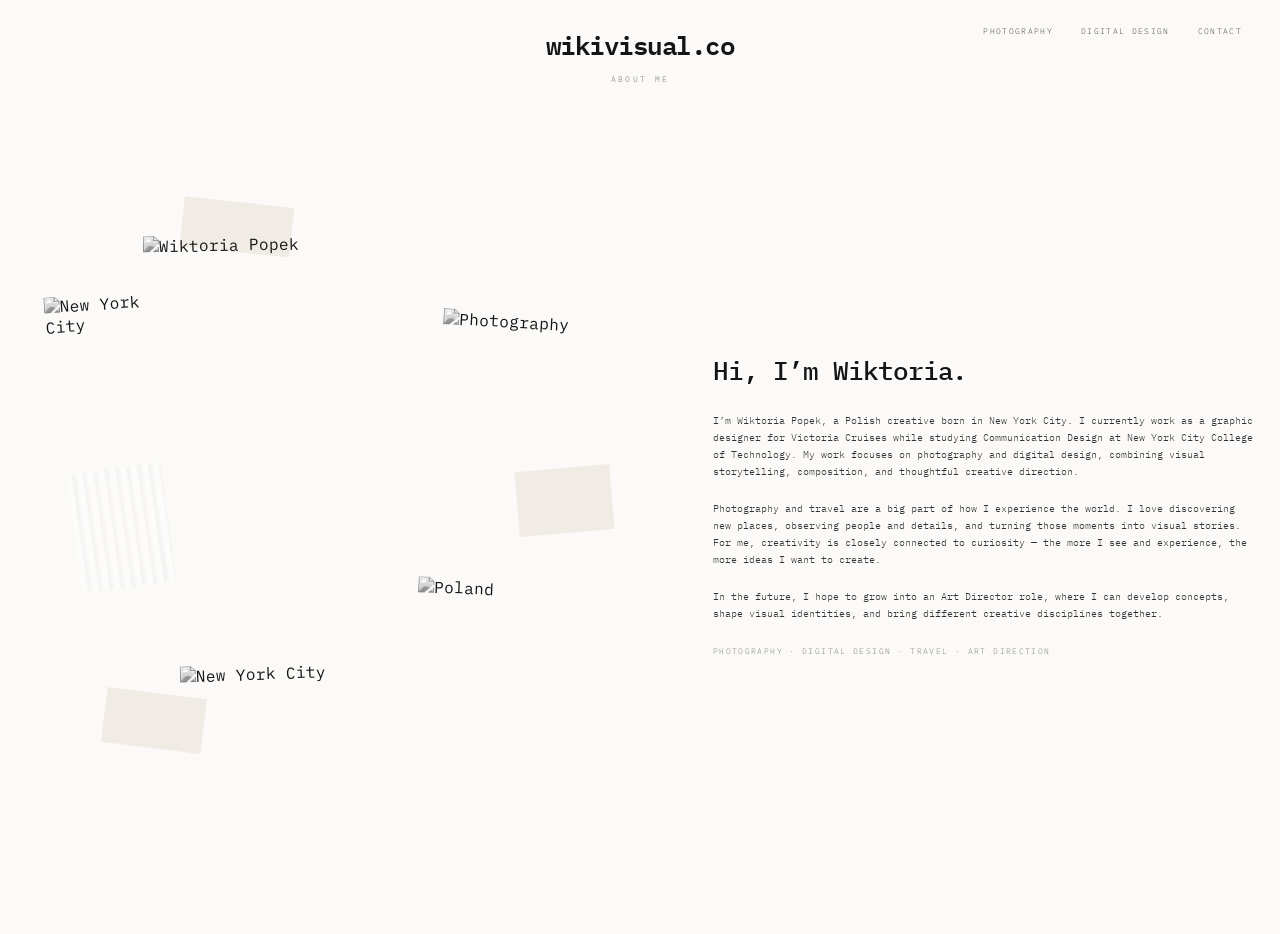
==== about.html @ efb04583 "123" ====
<!DOCTYPE html>
<html lang="en">

<head>
  <meta charset="UTF-8">
  <meta name="viewport" content="width=device-width, initial-scale=1.0">

  <title>About Me — wikivisual.co</title>

  <link rel="preconnect" href="https://fonts.googleapis.com">
  <link rel="preconnect" href="https://fonts.gstatic.com" crossorigin>

  <link
    href="https://fonts.googleapis.com/css2?family=IBM+Plex+Mono:wght@300;400;500;600&display=swap"
    rel="stylesheet"
  >

  <style>

    * {
      margin: 0;
      padding: 0;
      box-sizing: border-box;
    }

    body {
      min-height: 100vh;

      background: #fbfaf8;
      color: #151515;

      font-family:
        "IBM Plex Mono",
        monospace;

      overflow-x: hidden;
    }

    a {
      color: inherit;
      text-decoration: none;
    }

    .about-page {
      width: 100%;
      min-height: 100vh;

      padding:
        24px
        38px
        32px;
    }

    .site-header {
      position: relative;

      display: flex;
      flex-direction: column;
      align-items: center;

      z-index: 30;
    }

    .logo {
      font-size:
        clamp(
          24px,
          2vw,
          38px
        );

      font-weight: 600;

      letter-spacing: -0.06em;
    }

    .section-title {
      margin-top: 9px;

      font-size:
        clamp(
          8px,
          0.65vw,
          11px
        );

      font-weight: 300;

      letter-spacing: 0.28em;

      text-transform: uppercase;

      color: #777;
    }

    .top-nav {
      position: absolute;

      top: 1px;
      right: 0;

      display: flex;

      gap: 28px;

      font-size:
        clamp(
          8px,
          0.65vw,
          11px
        );

      font-weight: 300;

      letter-spacing: 0.16em;

      text-transform: uppercase;

      color: #555;
    }

    .top-nav a:hover {
      opacity: 0.5;
    }

    .about-content {
      width:
        min(
          1450px,
          95vw
        );

      min-height:
        calc(
          100vh - 110px
        );

      margin:
        28px
        auto
        0;

      display: grid;

      grid-template-columns:
        1.05fr
        0.95fr;

      gap:
        clamp(
          50px,
          6vw,
          110px
        );

      align-items: center;
    }

    .visual-side {
      position: relative;

      width: 100%;
      height: 650px;
    }

    .main-photo {
      position: absolute;

      left: 18%;
      top: 8%;

      width: 44%;
      height: 58%;

      z-index: 5;

      overflow: hidden;

      transform: rotate(-1deg);
    }

    .camera-photo {
      position: absolute;

      right: 7%;
      top: 20%;

      width: 26%;
      height: 28%;

      z-index: 6;

      transform: rotate(3deg);
    }

    .nyc-photo {
      position: absolute;

      left: 2%;
      top: 17%;

      width: 21%;
      height: 31%;

      z-index: 4;

      transform: rotate(-4deg);
    }

    .poland-photo {
      position: absolute;

      right: 10%;
      bottom: 8%;

      width: 27%;
      height: 31%;

      z-index: 5;

      transform: rotate(2deg);
    }

    .city-photo {
      position: absolute;

      left: 24%;
      bottom: 4%;

      width: 33%;
      height: 22%;

      z-index: 3;

      transform: rotate(-2deg);
    }

    .visual-side img {
      width: 100%;
      height: 100%;

      object-fit: contain;
      object-position: center;

      display: block;

      filter:
        grayscale(100%);
    }

    .paper {
      position: absolute;

      background:
        rgba(
          232,
          225,
          213,
          0.55
        );

      z-index: 2;
    }

    .paper-one {
      width: 110px;
      height: 50px;

      left: 24%;
      top: 3%;

      transform: rotate(6deg);
    }

    .paper-two {
      width: 95px;
      height: 65px;

      right: 4%;
      top: 44%;

      transform: rotate(-5deg);
    }

    .paper-three {
      width: 100px;
      height: 55px;

      left: 11%;
      bottom: 13%;

      transform: rotate(7deg);
    }

    .glass {
      position: absolute;

      z-index: 8;

      width: 95px;
      height: 120px;

      background:
        repeating-linear-gradient(
          90deg,
          rgba(255,255,255,0.55) 0px,
          rgba(255,255,255,0.55) 5px,
          rgba(190,190,190,0.18) 6px,
          rgba(255,255,255,0.2) 11px
        );

      backdrop-filter:
        blur(10px);

      opacity: 0.7;
    }

    .glass-one {
      left: 6%;
      top: 44%;

      transform: rotate(-8deg);
    }

    .text-side {
      max-width: 610px;
    }

    .intro-title {
      font-size:
        clamp(
          20px,
          2vw,
          34px
        );

      font-weight: 500;

      letter-spacing: -0.04em;

      line-height: 1;

      white-space: nowrap;

      margin-bottom: 28px;
    }

    .bio {
      font-size:
        clamp(
          10px,
          0.78vw,
          13px
        );

      font-weight: 300;

      line-height: 1.7;

      color: #333;
    }

    .bio p {
      margin-bottom: 20px;
    }

    .mini-note {
      margin-top: 24px;

      font-size:
        clamp(
          8px,
          0.63vw,
          10px
        );

      font-weight: 300;

      letter-spacing: 0.17em;

      text-transform: uppercase;

      color: #888;
    }

  </style>
</head>

<body>

  <main class="about-page">

    <header class="site-header">

      <a
        href="index.html"
        class="logo"
      >
        wikivisual.co
      </a>

      <div class="section-title">
        About Me
      </div>

      <nav class="top-nav">

        <a href="photography.html">
          Photography
        </a>

        <a href="digital-design.html">
          Digital Design
        </a>

        <a href="contact.html">
          Contact
        </a>

      </nav>

    </header>


    <section class="about-content">

      <div class="visual-side">

        <div class="nyc-photo">
          <img
            src="images/about/nyc.jpg"
            alt="New York City"
          >
        </div>

        <div class="main-photo">
          <img
            src="images/about/wiktoria.jpg"
            alt="Wiktoria Popek"
          >
        </div>

        <div class="camera-photo">
          <img
            src="images/about/camera.jpg"
            alt="Photography"
          >
        </div>

        <div class="poland-photo">
          <img
            src="images/about/poland.jpg"
            alt="Poland"
          >
        </div>

        <div class="city-photo">
          <img
            src="images/about/city.jpg"
            alt="New York City"
          >
        </div>


        <div class="paper paper-one"></div>
        <div class="paper paper-two"></div>
        <div class="paper paper-three"></div>

        <div class="glass glass-one"></div>

      </div>


      <div class="text-side">

        <h1 class="intro-title">
          Hi, I’m Wiktoria.
        </h1>

        <div class="bio">

          <p>
            I’m Wiktoria Popek, a Polish creative born in New York City.
            I currently work as a graphic designer for Victoria Cruises
            while studying Communication Design at New York City College
            of Technology. My work focuses on photography and digital
            design, combining visual storytelling, composition, and
            thoughtful creative direction.
          </p>

          <p>
            Photography and travel are a big part of how I experience
            the world. I love discovering new places, observing people
            and details, and turning those moments into visual stories.
            For me, creativity is closely connected to curiosity — the
            more I see and experience, the more ideas I want to create.
          </p>

          <p>
            In the future, I hope to grow into an Art Director role,
            where I can develop concepts, shape visual identities,
            and bring different creative disciplines together.
          </p>

        </div>

        <div class="mini-note">
          Photography · Digital Design · Travel · Art Direction
        </div>

      </div>

    </section>

  </main>

</body>

</html>
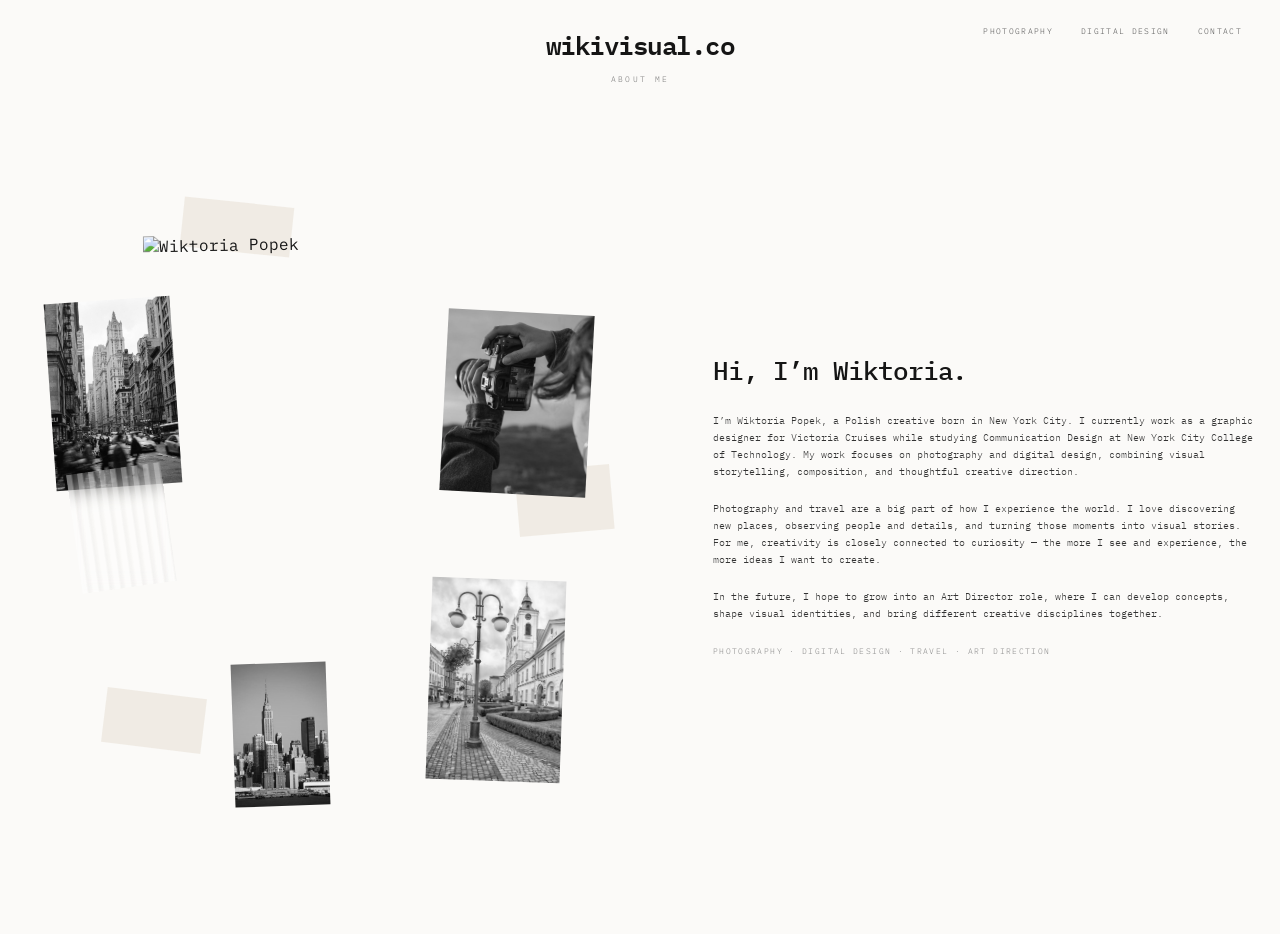
==== commit 16b47dd6: "1234" ====
--- a/about.html
+++ b/about.html
@@ -244,8 +244,11 @@
 
       display: block;
 
-      filter:
-        grayscale(100%);
+      filter: grayscale(100%);
+    }
+
+    .main-photo img {
+      filter: none;
     }
 
     .paper {
@@ -428,42 +431,44 @@
 
         <div class="nyc-photo">
           <img
-            src="images/about/nyc.jpg"
+            src="images/about/wiktoria-nyc.jpg"
             alt="New York City"
           >
         </div>
 
         <div class="main-photo">
           <img
-            src="images/about/wiktoria.jpg"
+            src="images/about/wiktoria-portrait.HEIC"
             alt="Wiktoria Popek"
           >
         </div>
 
         <div class="camera-photo">
           <img
-            src="images/about/camera.jpg"
+            src="images/about/wiktoria-camera.jpg"
             alt="Photography"
           >
         </div>
 
         <div class="poland-photo">
           <img
-            src="images/about/poland.jpg"
+            src="images/about/wiktoria-poland.jpg"
             alt="Poland"
           >
         </div>
 
         <div class="city-photo">
           <img
-            src="images/about/city.jpg"
+            src="images/about/wiktoria-city.jpg"
             alt="New York City"
           >
         </div>
 
 
         <div class="paper paper-one"></div>
+
         <div class="paper paper-two"></div>
+
         <div class="paper paper-three"></div>
 
         <div class="glass glass-one"></div>
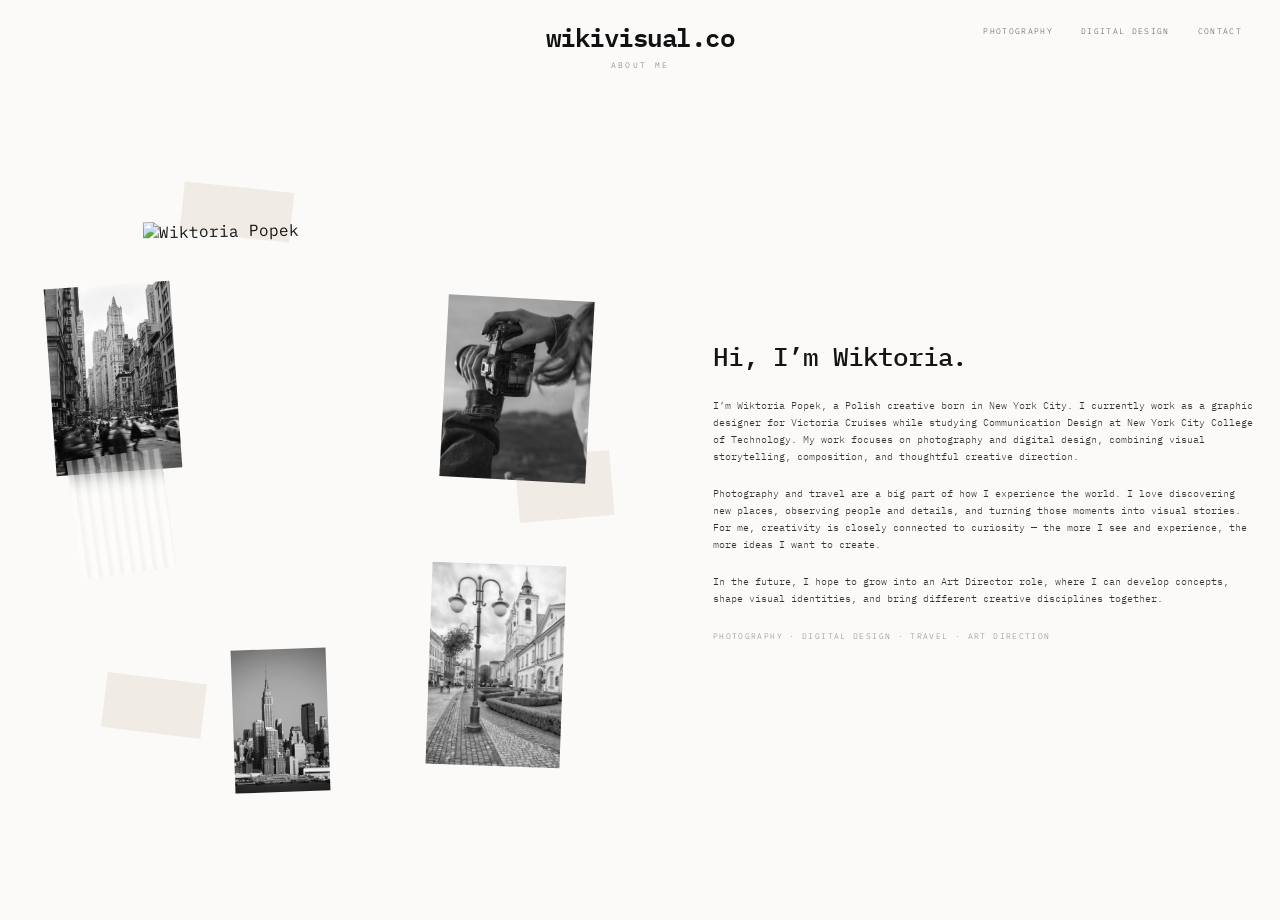
==== commit 20ce9bb4: "Update" ====
--- a/about.html
+++ b/about.html
@@ -2,19 +2,33 @@
 <html lang="en">
 
 <head>
+
   <meta charset="UTF-8">
-  <meta name="viewport" content="width=device-width, initial-scale=1.0">
+
+  <meta
+    name="viewport"
+    content="width=device-width, initial-scale=1.0"
+  >
 
   <title>About Me — wikivisual.co</title>
 
-  <link rel="preconnect" href="https://fonts.googleapis.com">
-  <link rel="preconnect" href="https://fonts.gstatic.com" crossorigin>
+  <link
+    rel="preconnect"
+    href="https://fonts.googleapis.com"
+  >
+
+  <link
+    rel="preconnect"
+    href="https://fonts.gstatic.com"
+    crossorigin
+  >
 
   <link
     href="https://fonts.googleapis.com/css2?family=IBM+Plex+Mono:wght@300;400;500;600&display=swap"
     rel="stylesheet"
   >
 
+
   <style>
 
     * {
@@ -23,10 +37,20 @@
       box-sizing: border-box;
     }
 
+
+    html,
     body {
+      width: 100%;
+      min-height: 100%;
+    }
+
+
+    body {
+
       min-height: 100vh;
 
       background: #fbfaf8;
+
       color: #151515;
 
       font-family:
@@ -34,34 +58,55 @@
         monospace;
 
       overflow-x: hidden;
-    }
+
+    }
+
 
     a {
       color: inherit;
       text-decoration: none;
     }
 
+
+    /* =========================
+       PAGE
+    ========================= */
+
     .about-page {
+
       width: 100%;
+
       min-height: 100vh;
 
       padding:
         24px
         38px
         32px;
-    }
+
+    }
+
+
+    /* =========================
+       HEADER
+    ========================= */
 
     .site-header {
+
       position: relative;
 
       display: flex;
+
       flex-direction: column;
+
       align-items: center;
 
       z-index: 30;
-    }
+
+    }
+
 
     .logo {
+
       font-size:
         clamp(
           24px,
@@ -72,9 +117,16 @@
       font-weight: 600;
 
       letter-spacing: -0.06em;
-    }
+
+      color: #111;
+
+      line-height: 1;
+
+    }
+
 
     .section-title {
+
       margin-top: 9px;
 
       font-size:
@@ -91,12 +143,20 @@
       text-transform: uppercase;
 
       color: #777;
-    }
+
+    }
+
+
+    /* =========================
+       NAV
+    ========================= */
 
     .top-nav {
+
       position: absolute;
 
       top: 1px;
+
       right: 0;
 
       display: flex;
@@ -117,13 +177,35 @@
       text-transform: uppercase;
 
       color: #555;
-    }
+
+    }
+
+
+    .top-nav a {
+
+      transition:
+        opacity 0.3s ease,
+        transform 0.3s ease;
+
+    }
+
 
     .top-nav a:hover {
+
       opacity: 0.5;
-    }
+
+      transform:
+        translateY(-1px);
+
+    }
+
+
+    /* =========================
+       MAIN ABOUT
+    ========================= */
 
     .about-content {
+
       width:
         min(
           1450px,
@@ -154,104 +236,176 @@
         );
 
       align-items: center;
-    }
+
+    }
+
+
+    /* =========================
+       VISUAL SIDE
+    ========================= */
 
     .visual-side {
+
       position: relative;
 
       width: 100%;
+
       height: 650px;
-    }
+
+    }
+
+
+    /* MAIN PHOTO */
 
     .main-photo {
+
       position: absolute;
 
       left: 18%;
+
       top: 8%;
 
       width: 44%;
+
       height: 58%;
 
       z-index: 5;
 
       overflow: hidden;
 
-      transform: rotate(-1deg);
-    }
+      transform:
+        rotate(-1deg);
+
+    }
+
+
+    /* CAMERA */
 
     .camera-photo {
+
       position: absolute;
 
       right: 7%;
+
       top: 20%;
 
       width: 26%;
+
       height: 28%;
 
       z-index: 6;
 
-      transform: rotate(3deg);
-    }
+      transform:
+        rotate(3deg);
+
+    }
+
+
+    /* NYC */
 
     .nyc-photo {
+
       position: absolute;
 
       left: 2%;
+
       top: 17%;
 
       width: 21%;
+
       height: 31%;
 
       z-index: 4;
 
-      transform: rotate(-4deg);
-    }
+      transform:
+        rotate(-4deg);
+
+    }
+
+
+    /* POLAND */
 
     .poland-photo {
+
       position: absolute;
 
       right: 10%;
+
       bottom: 8%;
 
       width: 27%;
+
       height: 31%;
 
       z-index: 5;
 
-      transform: rotate(2deg);
-    }
+      transform:
+        rotate(2deg);
+
+    }
+
+
+    /* CITY */
 
     .city-photo {
+
       position: absolute;
 
       left: 24%;
+
       bottom: 4%;
 
       width: 33%;
+
       height: 22%;
 
       z-index: 3;
 
-      transform: rotate(-2deg);
-    }
+      transform:
+        rotate(-2deg);
+
+    }
+
+
+    /* ALL IMAGES */
 
     .visual-side img {
+
       width: 100%;
+
       height: 100%;
 
       object-fit: contain;
+
       object-position: center;
 
       display: block;
 
-      filter: grayscale(100%);
-    }
+      filter:
+        grayscale(100%);
+
+      user-select: none;
+
+      -webkit-user-drag: none;
+
+    }
+
+
+    /* MAIN PORTRAIT COLOR */
 
     .main-photo img {
+
       filter: none;
-    }
+
+    }
+
+
+    /* =========================
+       PAPER DECORATIONS
+    ========================= */
 
     .paper {
+
       position: absolute;
 
       background:
@@ -263,44 +417,72 @@
         );
 
       z-index: 2;
-    }
+
+      pointer-events: none;
+
+    }
+
 
     .paper-one {
+
       width: 110px;
+
       height: 50px;
 
       left: 24%;
+
       top: 3%;
 
-      transform: rotate(6deg);
-    }
+      transform:
+        rotate(6deg);
+
+    }
+
 
     .paper-two {
+
       width: 95px;
+
       height: 65px;
 
       right: 4%;
+
       top: 44%;
 
-      transform: rotate(-5deg);
-    }
+      transform:
+        rotate(-5deg);
+
+    }
+
 
     .paper-three {
+
       width: 100px;
+
       height: 55px;
 
       left: 11%;
+
       bottom: 13%;
 
-      transform: rotate(7deg);
-    }
+      transform:
+        rotate(7deg);
+
+    }
+
+
+    /* =========================
+       GLASS
+    ========================= */
 
     .glass {
+
       position: absolute;
 
       z-index: 8;
 
       width: 95px;
+
       height: 120px;
 
       background:
@@ -315,21 +497,41 @@
       backdrop-filter:
         blur(10px);
 
+      -webkit-backdrop-filter:
+        blur(10px);
+
       opacity: 0.7;
-    }
+
+      pointer-events: none;
+
+    }
+
 
     .glass-one {
+
       left: 6%;
+
       top: 44%;
 
-      transform: rotate(-8deg);
-    }
+      transform:
+        rotate(-8deg);
+
+    }
+
+
+    /* =========================
+       TEXT
+    ========================= */
 
     .text-side {
+
       max-width: 610px;
-    }
+
+    }
+
 
     .intro-title {
+
       font-size:
         clamp(
           20px,
@@ -346,9 +548,12 @@
       white-space: nowrap;
 
       margin-bottom: 28px;
-    }
+
+    }
+
 
     .bio {
+
       font-size:
         clamp(
           10px,
@@ -361,13 +566,19 @@
       line-height: 1.7;
 
       color: #333;
-    }
+
+    }
+
 
     .bio p {
+
       margin-bottom: 20px;
-    }
+
+    }
+
 
     .mini-note {
+
       margin-top: 24px;
 
       font-size:
@@ -384,139 +595,704 @@
       text-transform: uppercase;
 
       color: #888;
+
+    }
+
+
+    /* =========================================
+       MOBILE
+       PHOTOS FIRST / TEXT BELOW
+    ========================================= */
+
+    @media (max-width: 850px) {
+
+
+      .about-page {
+
+        padding:
+          20px
+          16px
+          50px;
+
+      }
+
+
+      /* HEADER */
+
+      .site-header {
+
+        align-items: flex-start;
+
+      }
+
+
+      .logo {
+
+        font-size: 28px;
+
+      }
+
+
+      .section-title {
+
+        margin-top: 8px;
+
+        font-size: 9px;
+
+        letter-spacing: 0.22em;
+
+      }
+
+
+      .top-nav {
+
+        position: static;
+
+        width: 100%;
+
+        margin-top: 20px;
+
+        display: flex;
+
+        justify-content: flex-start;
+
+        flex-wrap: wrap;
+
+        gap: 16px;
+
+        font-size: 9px;
+
+      }
+
+
+      /* =========================
+         ABOUT STACK
+      ========================= */
+
+      .about-content {
+
+        width: 100%;
+
+        min-height: auto;
+
+        margin:
+          40px
+          auto
+          0;
+
+        display: flex;
+
+        flex-direction: column;
+
+        align-items: stretch;
+
+        gap: 45px;
+
+      }
+
+
+      /* =========================
+         PHOTOS ON TOP
+      ========================= */
+
+      .visual-side {
+
+        order: 1;
+
+        position: relative;
+
+        width: 100%;
+
+        height: 540px;
+
+        margin: 0 auto;
+
+      }
+
+
+      /* MAIN PORTRAIT */
+
+      .main-photo {
+
+        left: 19%;
+
+        top: 5%;
+
+        width: 55%;
+
+        height: 58%;
+
+      }
+
+
+      /* NYC */
+
+      .nyc-photo {
+
+        left: 0;
+
+        top: 16%;
+
+        width: 28%;
+
+        height: 29%;
+
+      }
+
+
+      /* CAMERA */
+
+      .camera-photo {
+
+        right: 1%;
+
+        top: 18%;
+
+        width: 31%;
+
+        height: 29%;
+
+      }
+
+
+      /* POLAND */
+
+      .poland-photo {
+
+        right: 4%;
+
+        bottom: 6%;
+
+        width: 33%;
+
+        height: 28%;
+
+      }
+
+
+      /* CITY */
+
+      .city-photo {
+
+        left: 13%;
+
+        bottom: 3%;
+
+        width: 41%;
+
+        height: 24%;
+
+      }
+
+
+      /* DECORATIONS */
+
+      .paper-one {
+
+        left: 16%;
+
+        top: 1%;
+
+      }
+
+
+      .paper-two {
+
+        right: 0;
+
+        top: 47%;
+
+      }
+
+
+      .paper-three {
+
+        left: 3%;
+
+        bottom: 11%;
+
+      }
+
+
+      .glass-one {
+
+        left: 0;
+
+        top: 47%;
+
+      }
+
+
+      /* =========================
+         TEXT BELOW
+      ========================= */
+
+      .text-side {
+
+        order: 2;
+
+        width: 100%;
+
+        max-width: none;
+
+        padding:
+          0
+          2px
+          20px;
+
+      }
+
+
+      .intro-title {
+
+        font-size: 28px;
+
+        line-height: 1.1;
+
+        white-space: normal;
+
+        margin-bottom: 26px;
+
+      }
+
+
+      .bio {
+
+        font-size: 11px;
+
+        line-height: 1.8;
+
+      }
+
+
+      .bio p {
+
+        margin-bottom: 22px;
+
+      }
+
+
+      .mini-note {
+
+        margin-top: 30px;
+
+        font-size: 9px;
+
+        line-height: 1.7;
+
+      }
+
+    }
+
+
+    /* =========================================
+       SMALL PHONES
+    ========================================= */
+
+    @media (max-width: 520px) {
+
+
+      .about-page {
+
+        padding:
+          18px
+          14px
+          40px;
+
+      }
+
+
+      .logo {
+
+        font-size: 25px;
+
+      }
+
+
+      .top-nav {
+
+        gap: 14px;
+
+        font-size: 8px;
+
+      }
+
+
+      .about-content {
+
+        margin-top: 34px;
+
+        gap: 38px;
+
+      }
+
+
+      /* =========================
+         SMALLER PHOTO COLLAGE
+      ========================= */
+
+      .visual-side {
+
+        height: 455px;
+
+      }
+
+
+      .main-photo {
+
+        left: 18%;
+
+        top: 5%;
+
+        width: 58%;
+
+        height: 57%;
+
+      }
+
+
+      .nyc-photo {
+
+        left: -2%;
+
+        top: 18%;
+
+        width: 30%;
+
+        height: 27%;
+
+      }
+
+
+      .camera-photo {
+
+        right: -2%;
+
+        top: 20%;
+
+        width: 32%;
+
+        height: 27%;
+
+      }
+
+
+      .poland-photo {
+
+        right: 2%;
+
+        bottom: 6%;
+
+        width: 34%;
+
+        height: 27%;
+
+      }
+
+
+      .city-photo {
+
+        left: 11%;
+
+        bottom: 4%;
+
+        width: 43%;
+
+        height: 22%;
+
+      }
+
+
+      .paper-one {
+
+        width: 78px;
+
+        height: 38px;
+
+      }
+
+
+      .paper-two {
+
+        width: 72px;
+
+        height: 48px;
+
+      }
+
+
+      .paper-three {
+
+        width: 76px;
+
+        height: 42px;
+
+      }
+
+
+      .glass-one {
+
+        width: 72px;
+
+        height: 95px;
+
+      }
+
+
+      /* TEXT */
+
+      .intro-title {
+
+        font-size: 25px;
+
+      }
+
+
+      .bio {
+
+        font-size: 10.5px;
+
+      }
+
+
+      .mini-note {
+
+        font-size: 8px;
+
+        letter-spacing: 0.14em;
+
+      }
+
     }
 
   </style>
+
 </head>
 
+
 <body>
 
   <main class="about-page">
 
+
+    <!-- =========================
+         HEADER
+    ========================= -->
+
     <header class="site-header">
+
 
       <a
         href="index.html"
         class="logo"
       >
+
         wikivisual.co
+
       </a>
 
+
       <div class="section-title">
+
         About Me
+
       </div>
 
+
       <nav class="top-nav">
 
+
         <a href="photography.html">
+
           Photography
+
         </a>
 
+
         <a href="digital-design.html">
+
           Digital Design
+
         </a>
 
+
         <a href="contact.html">
+
           Contact
+
         </a>
 
+
       </nav>
 
+
     </header>
 
 
+    <!-- =========================
+         ABOUT CONTENT
+    ========================= -->
+
     <section class="about-content">
 
+
+      <!-- =========================
+           PHOTOS
+      ========================= -->
+
       <div class="visual-side">
 
+
+        <!-- NYC -->
+
         <div class="nyc-photo">
+
           <img
             src="images/about/wiktoria-nyc.jpg"
             alt="New York City"
           >
+
         </div>
 
+
+        <!-- MAIN PORTRAIT -->
+
         <div class="main-photo">
+
           <img
             src="images/about/wiktoria-portrait.HEIC"
             alt="Wiktoria Popek"
           >
+
         </div>
 
+
+        <!-- CAMERA -->
+
         <div class="camera-photo">
+
           <img
             src="images/about/wiktoria-camera.jpg"
             alt="Photography"
           >
+
         </div>
 
+
+        <!-- POLAND -->
+
         <div class="poland-photo">
+
           <img
             src="images/about/wiktoria-poland.jpg"
             alt="Poland"
           >
+
         </div>
 
+
+        <!-- CITY -->
+
         <div class="city-photo">
+
           <img
             src="images/about/wiktoria-city.jpg"
             alt="New York City"
           >
+
         </div>
 
 
-        <div class="paper paper-one"></div>
-
-        <div class="paper paper-two"></div>
-
-        <div class="paper paper-three"></div>
-
-        <div class="glass glass-one"></div>
+        <!-- DECORATIONS -->
+
+        <div
+          class="paper paper-one"
+        ></div>
+
+
+        <div
+          class="paper paper-two"
+        ></div>
+
+
+        <div
+          class="paper paper-three"
+        ></div>
+
+
+        <div
+          class="glass glass-one"
+        ></div>
+
 
       </div>
 
 
+      <!-- =========================
+           TEXT
+      ========================= -->
+
       <div class="text-side">
 
+
         <h1 class="intro-title">
+
           Hi, I’m Wiktoria.
+
         </h1>
 
+
         <div class="bio">
 
+
           <p>
+
             I’m Wiktoria Popek, a Polish creative born in New York City.
             I currently work as a graphic designer for Victoria Cruises
             while studying Communication Design at New York City College
             of Technology. My work focuses on photography and digital
             design, combining visual storytelling, composition, and
             thoughtful creative direction.
+
           </p>
 
+
           <p>
+
             Photography and travel are a big part of how I experience
             the world. I love discovering new places, observing people
             and details, and turning those moments into visual stories.
             For me, creativity is closely connected to curiosity — the
             more I see and experience, the more ideas I want to create.
+
           </p>
 
+
           <p>
+
             In the future, I hope to grow into an Art Director role,
             where I can develop concepts, shape visual identities,
             and bring different creative disciplines together.
+
           </p>
 
+
         </div>
 
+
         <div class="mini-note">
+
           Photography · Digital Design · Travel · Art Direction
+
         </div>
 
+
       </div>
 
+
     </section>
 
+
   </main>
 
 </body>
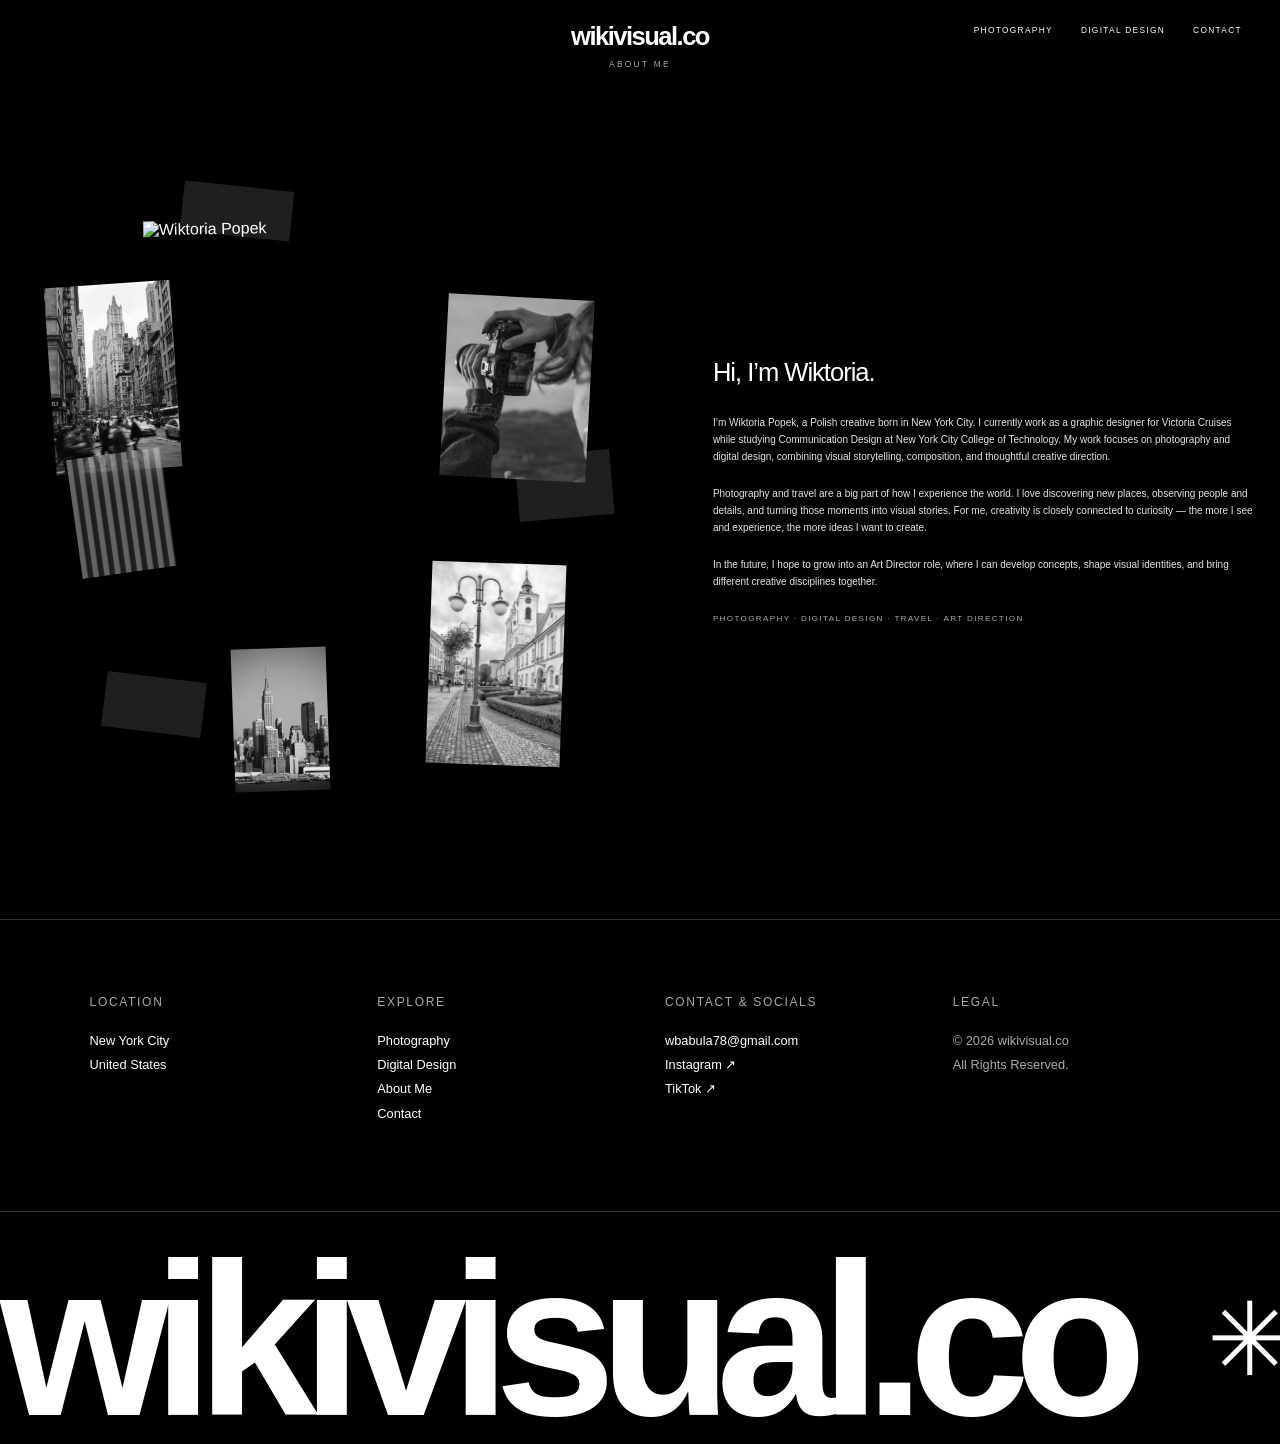
==== commit 6c331edb: "171717118" ====
--- a/about.html
+++ b/about.html
@@ -1,35 +1,16 @@
+
 <!DOCTYPE html>
 <html lang="en">
 
 <head>
-
   <meta charset="UTF-8">
-
-  <meta
-    name="viewport"
-    content="width=device-width, initial-scale=1.0"
-  >
+  <meta name="viewport" content="width=device-width, initial-scale=1.0">
 
   <title>About Me — wikivisual.co</title>
 
-  <link
-    rel="preconnect"
-    href="https://fonts.googleapis.com"
-  >
-
-  <link
-    rel="preconnect"
-    href="https://fonts.gstatic.com"
-    crossorigin
-  >
-
-  <link
-    href="https://fonts.googleapis.com/css2?family=IBM+Plex+Mono:wght@300;400;500;600&display=swap"
-    rel="stylesheet"
-  >
-
-
   <style>
+
+    /* GENERAL */
 
     * {
       margin: 0;
@@ -37,1030 +18,887 @@
       box-sizing: border-box;
     }
 
-
     html,
     body {
       width: 100%;
       min-height: 100%;
     }
 
-
     body {
-
       min-height: 100vh;
-
-      background: #fbfaf8;
-
-      color: #151515;
-
-      font-family:
-        "IBM Plex Mono",
-        monospace;
-
+      background: #000;
+      color: #fff;
+      font-family: Arial, Helvetica, sans-serif;
       overflow-x: hidden;
-
-    }
-
+    }
 
     a {
       color: inherit;
       text-decoration: none;
     }
 
-
-    /* =========================
-       PAGE
-    ========================= */
+    /* PAGE */
 
     .about-page {
-
       width: 100%;
-
       min-height: 100vh;
-
-      padding:
-        24px
-        38px
-        32px;
-
-    }
-
-
-    /* =========================
-       HEADER
-    ========================= */
+      padding: 24px 38px 32px;
+    }
+
+    /* HEADER */
 
     .site-header {
-
       position: relative;
-
       display: flex;
-
       flex-direction: column;
-
       align-items: center;
-
       z-index: 30;
-
-    }
-
+    }
 
     .logo {
-
-      font-size:
-        clamp(
-          24px,
-          2vw,
-          38px
-        );
-
+      font-size: clamp(24px, 2vw, 38px);
       font-weight: 600;
-
       letter-spacing: -0.06em;
-
-      color: #111;
-
       line-height: 1;
-
-    }
-
+      color: #fff;
+    }
 
     .section-title {
-
       margin-top: 9px;
-
-      font-size:
-        clamp(
-          8px,
-          0.65vw,
-          11px
-        );
-
+      font-size: clamp(8px, 0.65vw, 11px);
       font-weight: 300;
-
       letter-spacing: 0.28em;
-
       text-transform: uppercase;
-
-      color: #777;
-
-    }
-
-
-    /* =========================
-       NAV
-    ========================= */
+      color: #aaa;
+    }
+
+    /* NAVIGATION */
 
     .top-nav {
-
       position: absolute;
-
       top: 1px;
-
       right: 0;
 
       display: flex;
-
       gap: 28px;
 
-      font-size:
-        clamp(
-          8px,
-          0.65vw,
-          11px
-        );
-
+      font-size: clamp(8px, 0.65vw, 11px);
       font-weight: 300;
-
       letter-spacing: 0.16em;
-
       text-transform: uppercase;
 
-      color: #555;
-
-    }
-
+      color: #fff;
+    }
 
     .top-nav a {
-
       transition:
         opacity 0.3s ease,
         transform 0.3s ease;
-
-    }
-
+    }
 
     .top-nav a:hover {
-
       opacity: 0.5;
-
-      transform:
-        translateY(-1px);
-
-    }
-
-
-    /* =========================
-       MAIN ABOUT
-    ========================= */
+      transform: translateY(-1px);
+    }
+
+    /* MAIN ABOUT CONTENT */
 
     .about-content {
-
-      width:
-        min(
-          1450px,
-          95vw
-        );
-
-      min-height:
-        calc(
-          100vh - 110px
-        );
-
-      margin:
-        28px
-        auto
-        0;
+      width: min(1450px, 95vw);
+      min-height: calc(100vh - 110px);
+
+      margin: 28px auto 0;
 
       display: grid;
-
-      grid-template-columns:
-        1.05fr
-        0.95fr;
-
-      gap:
-        clamp(
-          50px,
-          6vw,
-          110px
-        );
+      grid-template-columns: 1.05fr 0.95fr;
+
+      gap: clamp(50px, 6vw, 110px);
 
       align-items: center;
-
-    }
-
-
-    /* =========================
-       VISUAL SIDE
-    ========================= */
+    }
+
+    /* PHOTO COLLAGE */
 
     .visual-side {
-
       position: relative;
-
       width: 100%;
-
       height: 650px;
-
-    }
-
-
-    /* MAIN PHOTO */
+    }
+
+    /* MAIN PORTRAIT */
 
     .main-photo {
-
       position: absolute;
 
       left: 18%;
-
       top: 8%;
 
       width: 44%;
-
       height: 58%;
 
       z-index: 5;
-
       overflow: hidden;
 
-      transform:
-        rotate(-1deg);
-
-    }
-
+      transform: rotate(-1deg);
+    }
 
     /* CAMERA */
 
     .camera-photo {
-
       position: absolute;
 
       right: 7%;
-
       top: 20%;
 
       width: 26%;
-
       height: 28%;
 
       z-index: 6;
 
-      transform:
-        rotate(3deg);
-
-    }
-
-
-    /* NYC */
+      transform: rotate(3deg);
+    }
+
+    /* NEW YORK CITY */
 
     .nyc-photo {
-
       position: absolute;
 
       left: 2%;
-
       top: 17%;
 
       width: 21%;
-
       height: 31%;
 
       z-index: 4;
 
-      transform:
-        rotate(-4deg);
-
-    }
-
+      transform: rotate(-4deg);
+    }
 
     /* POLAND */
 
     .poland-photo {
-
       position: absolute;
 
       right: 10%;
-
       bottom: 8%;
 
       width: 27%;
-
       height: 31%;
 
       z-index: 5;
 
-      transform:
-        rotate(2deg);
-
-    }
-
+      transform: rotate(2deg);
+    }
 
     /* CITY */
 
     .city-photo {
-
       position: absolute;
 
       left: 24%;
-
       bottom: 4%;
 
       width: 33%;
-
       height: 22%;
 
       z-index: 3;
 
-      transform:
-        rotate(-2deg);
-
-    }
-
-
-    /* ALL IMAGES */
+      transform: rotate(-2deg);
+    }
+
+    /* BLACK AND WHITE PHOTOGRAPHS */
 
     .visual-side img {
-
       width: 100%;
-
       height: 100%;
 
       object-fit: contain;
-
       object-position: center;
 
       display: block;
-
-      filter:
-        grayscale(100%);
+      border-radius: 0;
+
+      filter: grayscale(100%);
 
       user-select: none;
-
       -webkit-user-drag: none;
-
-    }
-
-
-    /* MAIN PORTRAIT COLOR */
+    }
+
+    /* MAIN PORTRAIT IN COLOR */
 
     .main-photo img {
-
       filter: none;
-
-    }
-
-
-    /* =========================
-       PAPER DECORATIONS
-    ========================= */
+    }
+
+    /* PAPER DECORATIONS */
 
     .paper {
-
       position: absolute;
 
-      background:
-        rgba(
-          232,
-          225,
-          213,
-          0.55
-        );
+      background: rgba(255, 255, 255, 0.12);
 
       z-index: 2;
 
       pointer-events: none;
-
-    }
-
+    }
 
     .paper-one {
-
       width: 110px;
-
       height: 50px;
 
       left: 24%;
-
       top: 3%;
 
-      transform:
-        rotate(6deg);
-
-    }
-
+      transform: rotate(6deg);
+    }
 
     .paper-two {
-
       width: 95px;
-
       height: 65px;
 
       right: 4%;
-
       top: 44%;
 
-      transform:
-        rotate(-5deg);
-
-    }
-
+      transform: rotate(-5deg);
+    }
 
     .paper-three {
-
       width: 100px;
-
       height: 55px;
 
       left: 11%;
-
       bottom: 13%;
 
-      transform:
-        rotate(7deg);
-
-    }
-
-
-    /* =========================
-       GLASS
-    ========================= */
+      transform: rotate(7deg);
+    }
+
+    /* GLASS EFFECT */
 
     .glass {
-
       position: absolute;
 
       z-index: 8;
 
       width: 95px;
-
       height: 120px;
 
-      background:
-        repeating-linear-gradient(
-          90deg,
-          rgba(255,255,255,0.55) 0px,
-          rgba(255,255,255,0.55) 5px,
-          rgba(190,190,190,0.18) 6px,
-          rgba(255,255,255,0.2) 11px
-        );
-
-      backdrop-filter:
-        blur(10px);
-
-      -webkit-backdrop-filter:
-        blur(10px);
+      background: repeating-linear-gradient(
+        90deg,
+        rgba(255, 255, 255, 0.55) 0px,
+        rgba(255, 255, 255, 0.55) 5px,
+        rgba(190, 190, 190, 0.18) 6px,
+        rgba(255, 255, 255, 0.2) 11px
+      );
+
+      backdrop-filter: blur(10px);
+      -webkit-backdrop-filter: blur(10px);
 
       opacity: 0.7;
 
       pointer-events: none;
-
-    }
-
+    }
 
     .glass-one {
-
       left: 6%;
-
       top: 44%;
 
-      transform:
-        rotate(-8deg);
-
-    }
-
-
-    /* =========================
-       TEXT
-    ========================= */
+      transform: rotate(-8deg);
+    }
+
+    /* ABOUT ME TEXT */
 
     .text-side {
-
       max-width: 610px;
-
-    }
-
+    }
 
     .intro-title {
-
-      font-size:
-        clamp(
-          20px,
-          2vw,
-          34px
-        );
-
+      font-size: clamp(20px, 2vw, 34px);
       font-weight: 500;
 
       letter-spacing: -0.04em;
-
       line-height: 1;
 
       white-space: nowrap;
 
       margin-bottom: 28px;
 
-    }
-
+      color: #fff;
+    }
 
     .bio {
-
-      font-size:
-        clamp(
-          10px,
-          0.78vw,
-          13px
-        );
-
+      font-size: clamp(10px, 0.78vw, 13px);
       font-weight: 300;
 
       line-height: 1.7;
 
-      color: #333;
-
-    }
-
+      color: #e5e5e5;
+    }
 
     .bio p {
-
       margin-bottom: 20px;
-
-    }
-
+    }
 
     .mini-note {
-
       margin-top: 24px;
 
-      font-size:
-        clamp(
-          8px,
-          0.63vw,
-          10px
-        );
-
+      font-size: clamp(8px, 0.63vw, 10px);
       font-weight: 300;
-
       letter-spacing: 0.17em;
 
       text-transform: uppercase;
 
-      color: #888;
-
-    }
-
-
-    /* =========================================
-       MOBILE
-       PHOTOS FIRST / TEXT BELOW
-    ========================================= */
+      color: #aaa;
+    }
+
+    /* BLACK FOOTER */
+
+    .site-footer {
+      position: relative;
+      width: 100%;
+
+      background: #000;
+      color: #fff;
+
+      border-top: 1px solid #333;
+
+      overflow: hidden;
+
+      font-family: Arial, Helvetica, sans-serif;
+    }
+
+    .footer-content {
+      display: grid;
+
+      grid-template-columns: repeat(4, minmax(0, 1fr));
+
+      gap: 50px;
+
+      width: 100%;
+      max-width: 1600px;
+
+      margin: 0 auto;
+
+      padding: 75px 7% 85px;
+    }
+
+    .footer-column {
+      display: flex;
+      flex-direction: column;
+      align-items: flex-start;
+
+      min-width: 0;
+    }
+
+    .footer-heading {
+      margin-bottom: 20px;
+
+      font-size: 12px;
+      font-weight: 400;
+      letter-spacing: 0.14em;
+      text-transform: uppercase;
+
+      color: #aaa;
+    }
+
+    .footer-column p,
+    .footer-column a {
+      font-size: clamp(12px, 1vw, 16px);
+      font-weight: 400;
+
+      line-height: 1.9;
+
+      overflow-wrap: anywhere;
+
+      color: #fff;
+    }
+
+    .footer-column a {
+      transition:
+        opacity 0.3s ease,
+        transform 0.3s ease;
+    }
+
+    .footer-column a:hover {
+      opacity: 0.5;
+      transform: translateX(3px);
+    }
+
+    .footer-column .copyright {
+      color: #aaa;
+    }
+
+    /* FOOTER DIVIDER */
+
+    .footer-divider {
+      width: 100%;
+      height: 1px;
+
+      background: #333;
+    }
+
+    /* ANIMATED BRAND MARQUEE */
+
+    .footer-marquee {
+      position: relative;
+
+      width: 100%;
+      overflow: hidden;
+
+      padding: 25px 0 0;
+
+      background: #000;
+    }
+
+    .marquee-track {
+      display: flex;
+      align-items: center;
+
+      width: max-content;
+
+      animation: marqueeScroll 25s linear infinite;
+
+      will-change: transform;
+    }
+
+    .marquee-group {
+      display: flex;
+      align-items: center;
+
+      flex-shrink: 0;
+    }
+
+    .marquee-text {
+      display: block;
+      flex-shrink: 0;
+
+      padding-right: 6vw;
+
+      font-family: Arial, Helvetica, sans-serif;
+
+      font-size: clamp(90px, 17vw, 320px);
+      font-weight: 600;
+
+      line-height: 0.95;
+      letter-spacing: -0.075em;
+
+      white-space: nowrap;
+
+      color: #fff;
+
+      user-select: none;
+    }
+
+    .marquee-separator {
+      display: block;
+      flex-shrink: 0;
+
+      padding-right: 6vw;
+
+      font-size: clamp(45px, 8vw, 150px);
+      font-weight: 300;
+
+      line-height: 1;
+
+      color: #fff;
+    }
+
+    @keyframes marqueeScroll {
+
+      from {
+        transform: translateX(0);
+      }
+
+      to {
+        transform: translateX(-50%);
+      }
+
+    }
+
+    .footer-marquee:hover .marquee-track {
+      animation-play-state: paused;
+    }
+
+    /* ACCESSIBILITY */
+
+    a:focus-visible {
+      outline: 1px solid #fff;
+      outline-offset: 5px;
+    }
+
+    /* FOOTER TABLET */
+
+    @media (max-width: 900px) {
+
+      .footer-content {
+        grid-template-columns: repeat(2, minmax(0, 1fr));
+
+        gap: 40px 35px;
+
+        padding: 55px 6% 65px;
+      }
+
+      .footer-heading {
+        font-size: 11px;
+        margin-bottom: 15px;
+      }
+
+      .footer-column p,
+      .footer-column a {
+        font-size: 14px;
+      }
+
+      .marquee-text {
+        font-size: 19vw;
+      }
+
+    }
+
+    /* TABLET / MOBILE */
 
     @media (max-width: 850px) {
 
-
       .about-page {
-
-        padding:
-          20px
-          16px
-          50px;
-
-      }
-
-
-      /* HEADER */
+        padding: 20px 16px 50px;
+      }
 
       .site-header {
-
         align-items: flex-start;
-
-      }
-
+      }
 
       .logo {
-
         font-size: 28px;
-
-      }
-
+      }
 
       .section-title {
-
         margin-top: 8px;
 
         font-size: 9px;
-
         letter-spacing: 0.22em;
-
-      }
-
+      }
 
       .top-nav {
-
         position: static;
 
         width: 100%;
-
         margin-top: 20px;
 
         display: flex;
-
         justify-content: flex-start;
-
         flex-wrap: wrap;
 
         gap: 16px;
 
         font-size: 9px;
-
-      }
-
-
-      /* =========================
-         ABOUT STACK
-      ========================= */
+      }
+
+      /* ABOUT CONTENT */
 
       .about-content {
-
         width: 100%;
-
         min-height: auto;
 
-        margin:
-          40px
-          auto
-          0;
+        margin: 40px auto 0;
 
         display: flex;
-
         flex-direction: column;
-
         align-items: stretch;
 
         gap: 45px;
-
-      }
-
-
-      /* =========================
-         PHOTOS ON TOP
-      ========================= */
+      }
+
+      /* PHOTOS FIRST */
 
       .visual-side {
-
         order: 1;
 
         position: relative;
 
         width: 100%;
-
         height: 540px;
 
         margin: 0 auto;
-
-      }
-
-
-      /* MAIN PORTRAIT */
+      }
 
       .main-photo {
-
         left: 19%;
-
         top: 5%;
 
         width: 55%;
-
         height: 58%;
-
-      }
-
-
-      /* NYC */
+      }
 
       .nyc-photo {
-
         left: 0;
-
         top: 16%;
 
         width: 28%;
-
         height: 29%;
-
-      }
-
-
-      /* CAMERA */
+      }
 
       .camera-photo {
-
         right: 1%;
-
         top: 18%;
 
         width: 31%;
-
         height: 29%;
-
-      }
-
-
-      /* POLAND */
+      }
 
       .poland-photo {
-
         right: 4%;
-
         bottom: 6%;
 
         width: 33%;
-
         height: 28%;
-
-      }
-
-
-      /* CITY */
+      }
 
       .city-photo {
-
         left: 13%;
-
         bottom: 3%;
 
         width: 41%;
-
         height: 24%;
-
-      }
-
+      }
 
       /* DECORATIONS */
 
       .paper-one {
-
         left: 16%;
-
         top: 1%;
-
-      }
-
+      }
 
       .paper-two {
-
         right: 0;
-
         top: 47%;
-
-      }
-
+      }
 
       .paper-three {
-
         left: 3%;
-
         bottom: 11%;
-
-      }
-
+      }
 
       .glass-one {
-
         left: 0;
-
         top: 47%;
-
-      }
-
-
-      /* =========================
-         TEXT BELOW
-      ========================= */
+      }
+
+      /* TEXT BELOW PHOTOS */
 
       .text-side {
-
         order: 2;
 
         width: 100%;
-
         max-width: none;
 
-        padding:
-          0
-          2px
-          20px;
-
-      }
-
+        padding: 0 2px 20px;
+      }
 
       .intro-title {
-
         font-size: 28px;
 
         line-height: 1.1;
-
         white-space: normal;
 
         margin-bottom: 26px;
-
-      }
-
+      }
 
       .bio {
-
         font-size: 11px;
-
         line-height: 1.8;
-
-      }
-
+      }
 
       .bio p {
-
         margin-bottom: 22px;
-
-      }
-
+      }
 
       .mini-note {
-
         margin-top: 30px;
 
         font-size: 9px;
-
         line-height: 1.7;
-
-      }
-
-    }
-
-
-    /* =========================================
-       SMALL PHONES
-    ========================================= */
+      }
+
+    }
+
+    /* FOOTER MOBILE */
+
+    @media (max-width: 600px) {
+
+      .footer-content {
+        grid-template-columns: repeat(2, minmax(0, 1fr));
+
+        gap: 35px 20px;
+
+        padding: 40px 20px 45px;
+      }
+
+      .footer-heading {
+        margin-bottom: 12px;
+
+        font-size: 10px;
+        letter-spacing: 0.12em;
+      }
+
+      .footer-column p,
+      .footer-column a {
+        font-size: 12px;
+        line-height: 1.9;
+      }
+
+      .footer-marquee {
+        padding-top: 15px;
+      }
+
+      .marquee-text {
+        font-size: 25vw;
+
+        padding-right: 8vw;
+      }
+
+      .marquee-separator {
+        font-size: 11vw;
+
+        padding-right: 8vw;
+      }
+
+      .marquee-track {
+        animation-duration: 18s;
+      }
+
+    }
+
+    /* SMALL PHONES */
 
     @media (max-width: 520px) {
 
-
       .about-page {
-
-        padding:
-          18px
-          14px
-          40px;
-
-      }
-
+        padding: 18px 14px 40px;
+      }
 
       .logo {
-
         font-size: 25px;
-
-      }
-
+      }
 
       .top-nav {
-
         gap: 14px;
-
         font-size: 8px;
-
-      }
-
+      }
 
       .about-content {
-
         margin-top: 34px;
-
         gap: 38px;
-
-      }
-
-
-      /* =========================
-         SMALLER PHOTO COLLAGE
-      ========================= */
+      }
+
+      /* SMALLER PHOTO COLLAGE */
 
       .visual-side {
-
         height: 455px;
-
-      }
-
+      }
 
       .main-photo {
-
         left: 18%;
-
         top: 5%;
 
         width: 58%;
-
         height: 57%;
-
-      }
-
+      }
 
       .nyc-photo {
-
         left: -2%;
-
         top: 18%;
 
         width: 30%;
-
         height: 27%;
-
-      }
-
+      }
 
       .camera-photo {
-
         right: -2%;
-
         top: 20%;
 
         width: 32%;
-
         height: 27%;
-
-      }
-
+      }
 
       .poland-photo {
-
         right: 2%;
-
         bottom: 6%;
 
         width: 34%;
-
         height: 27%;
-
-      }
-
+      }
 
       .city-photo {
-
         left: 11%;
-
         bottom: 4%;
 
         width: 43%;
-
         height: 22%;
-
-      }
-
+      }
 
       .paper-one {
-
         width: 78px;
-
         height: 38px;
-
-      }
-
+      }
 
       .paper-two {
-
         width: 72px;
-
         height: 48px;
-
-      }
-
+      }
 
       .paper-three {
-
         width: 76px;
-
         height: 42px;
-
-      }
-
+      }
 
       .glass-one {
-
         width: 72px;
-
         height: 95px;
-
-      }
-
+      }
 
       /* TEXT */
 
       .intro-title {
-
         font-size: 25px;
-
-      }
-
+      }
 
       .bio {
-
         font-size: 10.5px;
-
-      }
-
+      }
 
       .mini-note {
-
         font-size: 8px;
-
         letter-spacing: 0.14em;
-
+      }
+
+    }
+
+    /* EXTRA SMALL PHONES */
+
+    @media (max-width: 360px) {
+
+      .footer-content {
+        grid-template-columns: 1fr;
+
+        gap: 28px;
+      }
+
+    }
+
+    /* REDUCED MOTION */
+
+    @media (prefers-reduced-motion: reduce) {
+
+      .marquee-track {
+        animation: none;
+      }
+
+      .top-nav a,
+      .footer-column a {
+        transition: none;
+      }
+
+      .top-nav a:hover,
+      .footer-column a:hover {
+        transform: none;
       }
 
     }
@@ -1069,79 +907,47 @@
 
 </head>
 
-
 <body>
 
   <main class="about-page">
 
-
-    <!-- =========================
-         HEADER
-    ========================= -->
+    <!-- HEADER -->
 
     <header class="site-header">
 
-
-      <a
-        href="index.html"
-        class="logo"
-      >
-
+      <a href="index.html" class="logo">
         wikivisual.co
-
       </a>
 
-
       <div class="section-title">
-
         About Me
-
       </div>
 
-
       <nav class="top-nav">
 
-
         <a href="photography.html">
-
           Photography
-
         </a>
 
-
         <a href="digital-design.html">
-
           Digital Design
-
         </a>
 
-
         <a href="contact.html">
-
           Contact
-
         </a>
 
-
       </nav>
 
-
     </header>
 
-
-    <!-- =========================
-         ABOUT CONTENT
-    ========================= -->
+    <!-- ABOUT CONTENT -->
 
     <section class="about-content">
 
-
-      <!-- =========================
-           PHOTOS
-      ========================= -->
+      <!-- PHOTO COLLAGE -->
 
       <div class="visual-side">
-
 
         <!-- NYC -->
 
@@ -1154,7 +960,6 @@
 
         </div>
 
-
         <!-- MAIN PORTRAIT -->
 
         <div class="main-photo">
@@ -1166,7 +971,6 @@
 
         </div>
 
-
         <!-- CAMERA -->
 
         <div class="camera-photo">
@@ -1178,7 +982,6 @@
 
         </div>
 
-
         <!-- POLAND -->
 
         <div class="poland-photo">
@@ -1190,7 +993,6 @@
 
         </div>
 
-
         <!-- CITY -->
 
         <div class="city-photo">
@@ -1202,99 +1004,242 @@
 
         </div>
 
-
         <!-- DECORATIONS -->
 
         <div
           class="paper paper-one"
+          aria-hidden="true"
         ></div>
-
 
         <div
           class="paper paper-two"
+          aria-hidden="true"
         ></div>
-
 
         <div
           class="paper paper-three"
+          aria-hidden="true"
         ></div>
-
 
         <div
           class="glass glass-one"
+          aria-hidden="true"
         ></div>
 
-
       </div>
 
-
-      <!-- =========================
-           TEXT
-      ========================= -->
+      <!-- BIOGRAPHY -->
 
       <div class="text-side">
 
-
         <h1 class="intro-title">
-
           Hi, I’m Wiktoria.
-
         </h1>
 
-
         <div class="bio">
 
-
           <p>
-
             I’m Wiktoria Popek, a Polish creative born in New York City.
             I currently work as a graphic designer for Victoria Cruises
             while studying Communication Design at New York City College
             of Technology. My work focuses on photography and digital
             design, combining visual storytelling, composition, and
             thoughtful creative direction.
-
           </p>
 
-
           <p>
-
             Photography and travel are a big part of how I experience
             the world. I love discovering new places, observing people
             and details, and turning those moments into visual stories.
-            For me, creativity is closely connected to curiosity — the
-            more I see and experience, the more ideas I want to create.
-
+            For me, creativity is closely connected to curiosity —
+            the more I see and experience, the more ideas I want to create.
           </p>
 
-
           <p>
-
             In the future, I hope to grow into an Art Director role,
             where I can develop concepts, shape visual identities,
             and bring different creative disciplines together.
-
           </p>
 
-
         </div>
 
-
         <div class="mini-note">
-
           Photography · Digital Design · Travel · Art Direction
-
         </div>
 
-
       </div>
 
-
     </section>
 
-
   </main>
 
+  <!-- BLACK FOOTER -->
+
+  <footer class="site-footer">
+
+    <div class="footer-content">
+
+      <!-- LOCATION -->
+
+      <div class="footer-column">
+
+        <h2 class="footer-heading">
+          Location
+        </h2>
+
+        <p>New York City</p>
+        <p>United States</p>
+
+      </div>
+
+      <!-- EXPLORE -->
+
+      <div class="footer-column">
+
+        <h2 class="footer-heading">
+          Explore
+        </h2>
+
+        <a href="photography.html">
+          Photography
+        </a>
+
+        <a href="digital-design.html">
+          Digital Design
+        </a>
+
+        <a href="about.html">
+          About Me
+        </a>
+
+        <a href="contact.html">
+          Contact
+        </a>
+
+      </div>
+
+      <!-- CONTACT & SOCIALS -->
+
+      <div class="footer-column">
+
+        <h2 class="footer-heading">
+          Contact &amp; Socials
+        </h2>
+
+        <a href="mailto:wbabula78@gmail.com">
+          wbabula78@gmail.com
+        </a>
+
+        <a
+          href="https://www.instagram.com/wikivisual.co/"
+          target="_blank"
+          rel="noopener noreferrer"
+        >
+          Instagram ↗
+        </a>
+
+        <a
+          href="https://www.tiktok.com/@wikivisual_co"
+          target="_blank"
+          rel="noopener noreferrer"
+        >
+          TikTok ↗
+        </a>
+
+      </div>
+
+      <!-- LEGAL -->
+
+      <div class="footer-column">
+
+        <h2 class="footer-heading">
+          Legal
+        </h2>
+
+        <p class="copyright">
+          © <span id="currentYear">2026</span> wikivisual.co
+        </p>
+
+        <p class="copyright">
+          All Rights Reserved.
+        </p>
+
+      </div>
+
+    </div>
+
+    <!-- FOOTER DIVIDER -->
+
+    <div class="footer-divider"></div>
+
+    <!-- ANIMATED BRAND -->
+
+    <div
+      class="footer-marquee"
+      aria-hidden="true"
+    >
+
+      <div class="marquee-track">
+
+        <!-- FIRST GROUP -->
+
+        <div class="marquee-group">
+
+          <span class="marquee-text">
+            wikivisual.co
+          </span>
+
+          <span class="marquee-separator">
+            ✳
+          </span>
+
+          <span class="marquee-text">
+            wikivisual.co
+          </span>
+
+          <span class="marquee-separator">
+            ✳
+          </span>
+
+        </div>
+
+        <!-- DUPLICATED GROUP -->
+
+        <div class="marquee-group">
+
+          <span class="marquee-text">
+            wikivisual.co
+          </span>
+
+          <span class="marquee-separator">
+            ✳
+          </span>
+
+          <span class="marquee-text">
+            wikivisual.co
+          </span>
+
+          <span class="marquee-separator">
+            ✳
+          </span>
+
+        </div>
+
+      </div>
+
+    </div>
+
+  </footer>
+
+  <script>
+
+    /* AUTOMATIC COPYRIGHT YEAR */
+
+    document.getElementById("currentYear").textContent =
+      new Date().getFullYear();
+
+  </script>
+
 </body>
 
-</html>+</html>
